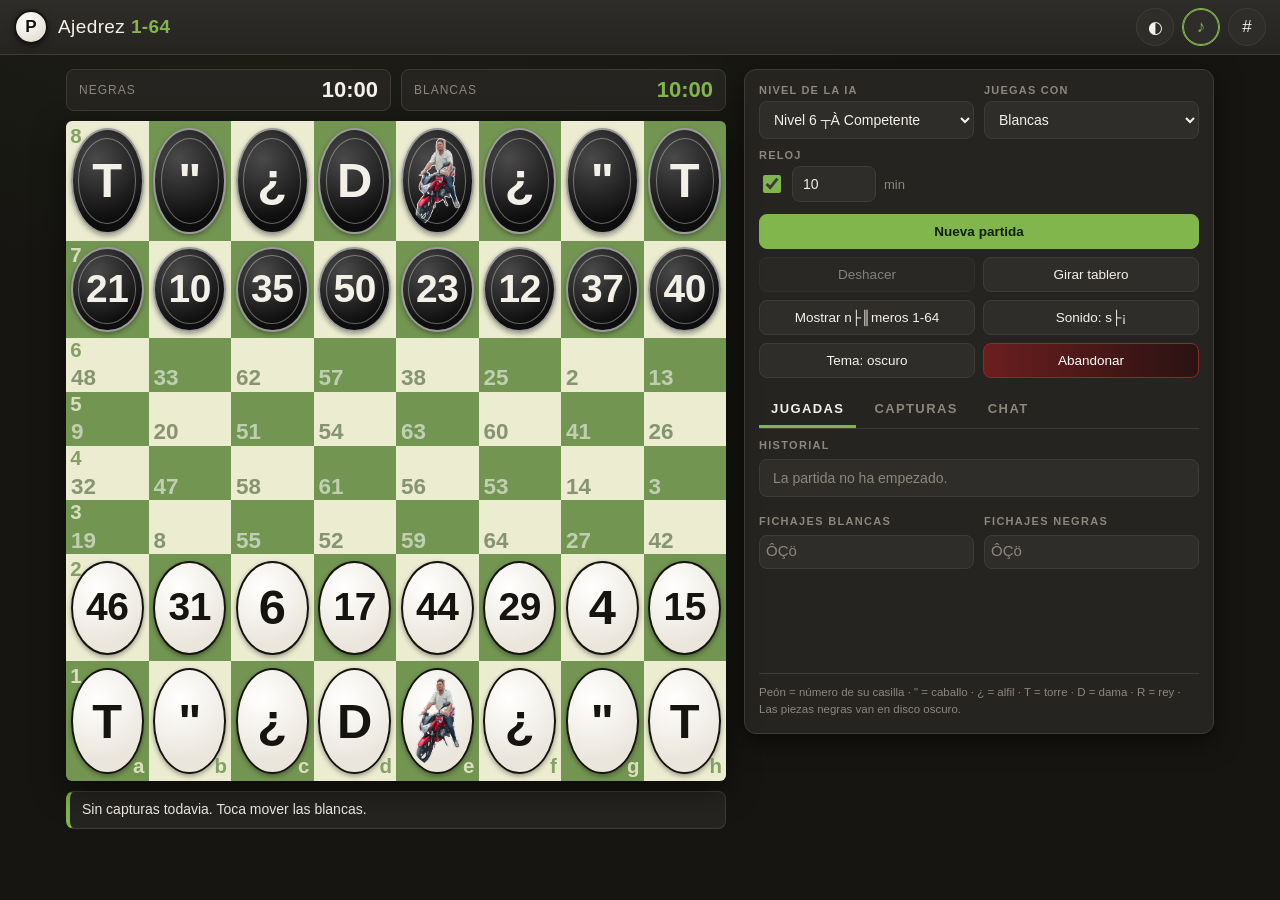
==== pwa_ajedrez/index.html @ 100d7a93 "corrige mojibake (numeros, peon, iconos) y sube version del service worker a v2 para forzar actualiz" ====
﻿<!DOCTYPE html>
<html lang="es" data-tema="oscuro">
<head>
<meta charset="utf-8">
<meta name="viewport" content="width=device-width, initial-scale=1, viewport-fit=cover">
<title>Ajedrez Numerado 1-64</title>
<meta name="description" content="Ajedrez instalable y 100% offline con numeracion propia de las casillas, multiplicaciones en las capturas y 12 niveles de IA.">
<meta name="theme-color" content="#161512">
<link rel="manifest" href="./manifest.webmanifest">
<link rel="icon" href="./iconos/icono-192.png" type="image/png">
<link rel="apple-touch-icon" href="./iconos/icono-192.png">
<link rel="stylesheet" href="./css/app.css">
</head>
<body>

<header class="barra">
  <div class="marca">
    <span class="logo" aria-hidden="true"><span>P</span></span>
    <span class="titulo">Ajedrez <b>1-64</b></span>
  </div>
  <div class="barra-acciones">
    <button id="btn-instalar" class="btn btn-destacado" hidden>INSTALAR APP</button>
    <button id="btn-tema" class="btn btn-icono" title="Cambiar tema claro/oscuro" aria-label="Cambiar tema">&#9680;</button>
    <button id="btn-sonido" class="btn btn-icono" title="Activar o silenciar el sonido" aria-label="Sonido">&#9834;</button>
    <button id="btn-numeros-top" class="btn btn-icono" title="Mostrar n&#250;meros 1-64" aria-label="N&#250;meros">#</button>
  </div>
</header>

<main class="principal">

  <section class="zona-tablero">
    <div class="relojes" id="relojes" hidden>
      <div class="reloj" id="reloj-negras"><span class="reloj-etiqueta">Negras</span><span class="reloj-tiempo">--:--</span></div>
      <div class="reloj" id="reloj-blancas"><span class="reloj-etiqueta">Blancas</span><span class="reloj-tiempo">--:--</span></div>
    </div>

    <div class="tablero-marco">
      <div id="tablero" class="tablero" role="grid" aria-label="Tablero de ajedrez"></div>
    </div>

    <div id="aviso" class="aviso">Sin capturas todavia.</div>
  </section>

  <aside class="panel">

    <div class="controles">
      <div class="campo">
        <label for="sel-nivel">NIVEL DE LA IA</label>
        <select id="sel-nivel"></select>
      </div>
      <div class="campo">
        <label for="sel-color">JUEGAS CON</label>
        <select id="sel-color">
          <option value="b">Blancas</option>
          <option value="n">Negras</option>
        </select>
      </div>
      <div class="campo campo-reloj">
        <label for="inp-minutos">RELOJ</label>
        <div class="fila-reloj">
          <input id="chk-reloj" type="checkbox" aria-label="Activar reloj">
          <input id="inp-minutos" type="number" min="1" max="99" step="1" value="10" aria-label="Minutos">
          <span class="sufijo">min</span>
        </div>
      </div>
    </div>

    <div class="botones">
      <button id="btn-nueva" class="btn btn-primario">Nueva partida</button>
      <button id="btn-deshacer" class="btn">Deshacer</button>
      <button id="btn-girar" class="btn">Girar tablero</button>
      <button id="btn-numeros" class="btn">Mostrar n&#250;meros 1-64</button>
      <button id="btn-sonido2" class="btn">Sonido: s&#237;</button>
      <button id="btn-tema2" class="btn">Tema: oscuro</button>
      <button id="btn-abandonar" class="btn btn-peligro">Abandonar</button>
    </div>

    <div class="pestanas" role="tablist">
      <button class="pestana activa" id="tab-jugadas" data-destino="jugadas" role="tab">JUGADAS</button>
      <button class="pestana" id="tab-capturas" data-destino="capturas" role="tab">CAPTURAS</button>
      <button class="pestana" id="tab-chat" data-destino="chat" role="tab">CHAT</button>
    </div>

    <div class="contenido">
      <div class="panel-pestana activo" id="panel-jugadas">
        <div class="bloque">
          <h3>HISTORIAL</h3>
          <ol id="historial" class="historial"><li class="vacio">La partida no ha empezado.</li></ol>
        </div>
        <div class="bloque capturadas">
          <div class="columna-capturas">
            <h3>FICHAJES BLANCAS</h3>
            <div class="fichas" id="fichas-blancas"><span class="vacio">&mdash;</span></div>
          </div>
          <div class="columna-capturas">
            <h3>FICHAJES NEGRAS</h3>
            <div class="fichas" id="fichas-negras"><span class="vacio">&mdash;</span></div>
          </div>
        </div>
      </div>

      <div class="panel-pestana" id="panel-capturas">
        <div class="tabla-envoltura">
          <table class="tabla-capturas">
            <thead>
              <tr><th>JUGADA</th><th>PIEZA</th><th>ORIGEN#</th><th>DESTINO#</th><th>RESULTADO</th></tr>
            </thead>
            <tbody id="cuerpo-capturas">
              <tr><td colspan="5" class="vacio">Sin capturas todavia.</td></tr>
            </tbody>
          </table>
        </div>
        <div id="resumen" class="resumen">
          <div><span>Capturas</span><b id="res-capturas">0</b></div>
          <div><span>Multiplicaciones</span><b id="res-mult">0</b></div>
          <div><span>Repetidos</span><b id="res-repetidos">0</b></div>
          <div><span>Suma</span><b id="res-suma">0</b></div>
        </div>
        <div id="huella" class="huella">Huella: sin productos</div>
      </div>
    </div>

    <p class="leyenda">Pe&#243;n = n&#250;mero de su casilla &middot; " = caballo &middot; &#191; = alfil &middot; T = torre &middot; D = dama &middot; R = rey &middot; Las piezas negras van en disco oscuro.</p>
    <div class="panel-pestana" id="panel-chat">
      <div class="chat-contenedor">
        <div class="chat-header">
          <h3>Chat de Ajedrez (IA local)</h3>
          <button class="btn btn-chico" id="btn-limpiar-chat">Limpiar</button>
        </div>
        <div class="chat-mensajes" id="chat-mensajes"></div>
        <div class="chat-sugerencias" id="chat-sugerencias"></div>
        <div class="chat-entrada">
          <input id="chat-input" type="text" placeholder="Pregunta: mejor jugada, explica posici&#243;n..." autocomplete="off">
          <button class="btn btn-chico" id="btn-voz" title="Hablar por micrófono">Hablar</button>
          <button class="btn btn-primario" id="btn-enviar-chat">Enviar</button>
        </div>
        <p class="chat-nota">Chat 100% offline · Voz del navegador (gratis) · Toca "Hablar" y dictate</p>
      </div>
    </div>
  </aside>
</main>

<div class="modal" id="modal-promocion" hidden>
  <div class="modal-caja">
    <h2>Promociona el pe&#243;n</h2>
    <div class="promociones">
      <button class="btn-promo" data-promo="q"><span>D</span>Dama</button>
      <button class="btn-promo" data-promo="r"><span>T</span>Torre</button>
      <button class="btn-promo" data-promo="b"><span>&#191;</span>Alfil</button>
      <button class="btn-promo" data-promo="n"><span>"</span>Caballo</button>
    </div>
    <button class="btn btn-secundario" id="promo-cancelar">Cancelar</button>
  </div>
</div>

<div class="modal" id="modal-fin" hidden>
  <div class="modal-caja">
    <h2 id="fin-titulo">Fin de la partida</h2>
    <p id="fin-texto"></p>
    <div class="fin-resumen" id="fin-resumen"></div>
    <button class="btn btn-primario" id="fin-nueva">Nueva partida</button>
    <button class="btn btn-secundario" id="fin-cerrar">Cerrar</button>
  </div>
</div>

<div id="toast" class="toast" hidden></div>

<script src="./js/engine.js"></script>
<script src="./js/numeros.js"></script>
<script src="./js/libro.js"></script>
<script src="./js/ia.js"></script>
<script src="./js/chat.js"></script>
<script src="./js/app.js"></script>
</body>
</html>
---- pwa_ajedrez/css/app.css ----
﻿/* app.css - Estilo tipo Lichess para la PWA del ajedrez numerado 1-64. */

* { box-sizing: border-box; }

:root {
  --fuente: -apple-system, BlinkMacSystemFont, "Segoe UI", Roboto, Helvetica, Arial, sans-serif;
  --radio: 8px;
  --sq-claro: #ebecd0;
  --sq-oscuro: #739552;
  --ultimo: rgba(247, 227, 94, 0.55);
  --seleccion: #7fc97f;
  --destino: rgba(20, 120, 60, 0.55);
  --destino-anillo: rgba(20, 120, 60, 0.75);
  --jaque: rgba(216, 44, 32, 0.72);
  --num-claro: rgba(35, 60, 20, 0.5);
  --num-oscuro: rgba(255, 255, 255, 0.55);
}

:root[data-tema="oscuro"] {
  --fondo: #161512;
  --fondo2: #1d1c19;
  --panel: #262421;
  --panel2: #2f2d2a;
  --borde: #3f3c38;
  --texto: #b6b1a9;
  --texto-alto: #f4f1ec;
  --texto-tenue: #8b867e;
  --sombra: rgba(0, 0, 0, 0.5);
  --acento: #81b64c;
  --acento-tinta: #10200a;
}

:root[data-tema="claro"] {
  --fondo: #ece9e3;
  --fondo2: #e3dfd8;
  --panel: #ffffff;
  --panel2: #f4f2ee;
  --borde: #d8d3cb;
  --texto: #5b564f;
  --texto-alto: #23211d;
  --texto-tenue: #8d887f;
  --sombra: rgba(0, 0, 0, 0.18);
  --acento: #6c9b3e;
  --acento-tinta: #ffffff;
}

:root[data-tema="claro"] {
  --sq-claro: #f0d9b5;
  --sq-oscuro: #b58863;
}

html, body {
  margin: 0;
  padding: 0;
  background: var(--fondo);
  color: var(--texto);
  font-family: var(--fuente);
  font-size: 15px;
  -webkit-text-size-adjust: 100%;
  min-height: 100%;
}

body {
  background:
    radial-gradient(1200px 600px at 20% -10%, rgba(129, 182, 76, 0.08), transparent 60%),
    var(--fondo);
}

button, select, input { font-family: inherit; }

/* ------------------------------------------------------------------ cabecera */

.barra {
  display: flex;
  align-items: center;
  justify-content: space-between;
  gap: 10px;
  padding: 8px 14px;
  padding-top: calc(8px + env(safe-area-inset-top, 0px));
  padding-left: calc(14px + env(safe-area-inset-left, 0px));
  padding-right: calc(14px + env(safe-area-inset-right, 0px));
  background: linear-gradient(180deg, var(--panel2), var(--panel));
  border-bottom: 1px solid var(--borde);
  position: sticky;
  top: 0;
  z-index: 40;
}

.marca { display: flex; align-items: center; gap: 10px; min-width: 0; }

.logo {
  width: 34px;
  height: 34px;
  border-radius: 50%;
  background: radial-gradient(circle at 34% 30%, #ffffff, #e6e2d8 70%);
  border: 2px solid #16140f;
  display: flex;
  align-items: center;
  justify-content: center;
  color: #16140f;
  font-weight: 800;
  font-size: 17px;
  flex: none;
  box-shadow: 0 2px 6px var(--sombra);
}

.titulo {
  color: var(--texto-alto);
  font-size: 19px;
  letter-spacing: 0.4px;
  white-space: nowrap;
}
.titulo b { color: var(--acento); }

.barra-acciones { display: flex; gap: 8px; align-items: center; }

/* ------------------------------------------------------------------- botones */

.btn {
  background: var(--panel2);
  color: var(--texto-alto);
  border: 1px solid var(--borde);
  border-radius: var(--radio);
  padding: 8px 12px;
  font-size: 14px;
  cursor: pointer;
  transition: background 0.12s ease, transform 0.05s ease, border-color 0.12s ease;
}
.btn:hover { background: var(--panel); border-color: var(--acento); }
.btn:active { transform: translateY(1px); }
.btn:focus-visible { outline: 2px solid var(--acento); outline-offset: 1px; }
.btn:disabled { opacity: 0.45; cursor: not-allowed; }

.btn-icono {
  width: 38px;
  height: 38px;
  padding: 0;
  display: inline-flex;
  align-items: center;
  justify-content: center;
  font-size: 17px;
  border-radius: 50%;
}

.btn-primario {
  background: var(--acento);
  border-color: var(--acento);
  color: var(--acento-tinta);
  font-weight: 700;
}
.btn-primario:hover { background: var(--acento); filter: brightness(1.08); }

.btn-secundario { background: transparent; }
.btn-destacado {
  background: var(--acento);
  border-color: var(--acento);
  color: var(--acento-tinta);
  font-weight: 700;
  font-size: 13px;
  padding: 7px 11px;
}

.btn.activo {
  border-color: var(--acento);
  color: var(--acento);
  box-shadow: inset 0 0 0 1px var(--acento);
}

/* ------------------------------------------------------------------- layout */

.principal {
  display: flex;
  gap: 18px;
  align-items: flex-start;
  justify-content: center;
  padding: 14px;
  max-width: 1240px;
  margin: 0 auto;
}

.zona-tablero { flex: 1 1 620px; min-width: 0; max-width: 660px; }

.panel {
  flex: 1 1 360px;
  min-width: 300px;
  max-width: 470px;
  background: var(--panel);
  border: 1px solid var(--borde);
  border-radius: 12px;
  padding: 14px;
  box-shadow: 0 8px 26px var(--sombra);
}

/* ------------------------------------------------------------------ relojes */
.relojes {
  display: flex;
  gap: 10px;
  margin-bottom: 10px;
}

.reloj {
  flex: 1;
  display: flex;
  align-items: center;
  justify-content: space-between;
  gap: 8px;
  background: var(--panel);
  border: 1px solid var(--borde);
  border-radius: var(--radio);
  padding: 7px 12px;
}
.reloj.etiqueta-tiempo { border-color: var(--acento); }
.reloj-tiempo {
  font-variant-numeric: tabular-nums;
  font-size: 22px;
  font-weight: 700;
  color: var(--texto-alto);
}
.reloj .reloj-etiqueta { font-size: 12px; text-transform: uppercase; letter-spacing: 1px; color: var(--texto-tenue); }
.reloj.activo .reloj-tiempo { color: var(--acento); }
.reloj.critico .reloj-tiempo { color: #e2564a; }

/* ------------------------------------------------------------------- tablero */

.tablero-marco { width: 100%; }

.tablero {
  position: relative;
  display: grid;
  grid-template-columns: repeat(8, 1fr);
  width: 100%;
  aspect-ratio: 1 / 1;
  border-radius: 6px;
  overflow: hidden;
  box-shadow: 0 10px 30px var(--sombra);
  container-type: inline-size;
  touch-action: none;
  -webkit-user-select: none;
  user-select: none;
  -webkit-tap-highlight-color: transparent;
}

.casilla {
  position: relative;
  display: flex;
  align-items: center;
  justify-content: center;
}
.casilla.claro { background: var(--sq-claro); }
.casilla.oscuro { background: var(--sq-oscuro); }

.casilla.ultimo::before {
  content: "";
  position: absolute;
  inset: 0;
  background: var(--ultimo);
  z-index: 0;
  pointer-events: none;
}

.casilla.seleccion {
  box-shadow: inset 0 0 0 999px rgba(127, 201, 127, 0.45);
}

.casilla.jaque::after {
  content: "";
  position: absolute;
  inset: 0;
  background: radial-gradient(circle at center, var(--jaque) 22%, rgba(216, 44, 32, 0) 74%);
  z-index: 1;
  pointer-events: none;
}

.casilla.hover-destino { box-shadow: inset 0 0 0 999px rgba(255, 255, 255, 0.22); }

.num-casilla {
  position: absolute;
  left: 6%;
  bottom: 4%;
  font-size: 3.4cqw;
  font-weight: 700;
  line-height: 1;
  z-index: 1;
  pointer-events: none;
}
.casilla.claro .num-casilla { color: var(--num-claro); }
.casilla.oscuro .num-casilla { color: var(--num-oscuro); }

.coord {
  position: absolute;
  font-size: 3.1cqw;
  font-weight: 700;
  line-height: 1;
  z-index: 4;
  pointer-events: none;
  opacity: 0.85;
}
.coord-file { right: 5%; bottom: 4%; }
.coord-rank { left: 5%; top: 4%; }
.casilla.claro .coord { color: var(--sq-oscuro); }
.casilla.oscuro .coord { color: var(--sq-claro); }

.pieza {
  position: relative;
  z-index: 2;
  width: 88%;
  height: 88%;
  border-radius: 50%;
  display: flex;
  align-items: center;
  justify-content: center;
  font-weight: 800;
  line-height: 1;
  font-size: 7.4cqw;
  cursor: grab;
  box-shadow: 0 2px 5px rgba(0, 0, 0, 0.35);
}
.pieza.dos { font-size: 5.9cqw; letter-spacing: -0.5px; }

.pieza.blanca {
  background: radial-gradient(circle at 35% 28%, #ffffff, #eae6dc 72%);
  color: #16140f;
  border: 2px solid #16140f;
}
.pieza.negra {
  background: radial-gradient(circle at 35% 28%, #4a4a4a, #0d0d0d 72%);
  color: #f3f0e7;
  border: 2px solid #9a9a9a;
}
.pieza.negra::after {
  content: "";
  position: absolute;
  inset: 8%;
  border-radius: 50%;
  border: 1px solid rgba(255, 255, 255, 0.35);
}

.marcador {
  position: absolute;
  z-index: 3;
  width: 30%;
  height: 30%;
  border-radius: 50%;
  background: var(--destino);
  pointer-events: none;
}
.marcador.anillo {
  width: 90%;
  height: 90%;
  background: transparent;
  border: 5px solid var(--destino-anillo);
}

.pieza-fantasma {
  position: absolute;
  z-index: 30;
  width: 11%;
  height: 11%;
  pointer-events: none;
  transform: translate(-50%, -50%);
  opacity: 0.95;
}
.marca-hover {
  position: absolute;
  z-index: 29;
  width: 12.5%;
  height: 12.5%;
  border: 4px solid var(--destino-anillo);
  box-sizing: border-box;
  pointer-events: none;
}
.marca-hover.mala { border-color: rgba(216, 44, 32, 0.7); }

/* -------------------------------------------------------------------- aviso */

.aviso {
  margin-top: 10px;
  background: var(--panel);
  border: 1px solid var(--borde);
  border-left: 4px solid var(--acento);
  border-radius: var(--radio);
  padding: 9px 12px;
  font-size: 14px;
  color: var(--texto-alto);
  min-height: 38px;
}
.aviso.captura { border-left-color: #e2a336; }
.aviso.fin { border-left-color: #e2564a; }

/* ------------------------------------------------------------------ controles */

.controles {
  display: grid;
  grid-template-columns: 1fr 1fr;
  gap: 10px;
  margin-bottom: 12px;
}
.campo { display: flex; flex-direction: column; gap: 5px; min-width: 0; }
.campo label {
  font-size: 11px;
  letter-spacing: 1.2px;
  color: var(--texto-tenue);
  font-weight: 700;
}
.campo-reloj { grid-column: span 2; }

select, input[type="number"] {
  background: var(--panel2);
  color: var(--texto-alto);
  border: 1px solid var(--borde);
  border-radius: var(--radio);
  padding: 9px 10px;
  font-size: 14px;
  width: 100%;
}
select:focus, input:focus { outline: none; border-color: var(--acento); }

.fila-reloj { display: flex; align-items: center; gap: 8px; }
.fila-reloj input[type="number"] { width: 84px; }
.fila-reloj input[type="checkbox"] { width: 18px; height: 18px; accent-color: var(--acento); }
.sufijo { font-size: 13px; color: var(--texto-tenue); }

.botones {
  display: grid;
  grid-template-columns: repeat(2, minmax(0, 1fr));
  gap: 8px;
  margin-bottom: 14px;
}
.botones .btn { font-size: 13.5px; padding: 9px 8px; text-align: center; }
#btn-nueva { grid-column: span 2; }

/* ------------------------------------------------------------------ pestanas */

.pestanas {
  display: flex;
  gap: 6px;
  border-bottom: 1px solid var(--borde);
  margin-bottom: 10px;
}
.pestana {
  background: transparent;
  border: none;
  border-bottom: 3px solid transparent;
  color: var(--texto-tenue);
  font-size: 13px;
  font-weight: 700;
  letter-spacing: 1.4px;
  padding: 9px 12px;
  cursor: pointer;
  border-radius: 6px 6px 0 0;
}
.pestana:hover { color: var(--texto-alto); }
.pestana.activa { color: var(--texto-alto); border-bottom-color: var(--acento); }

.contenido { min-height: 220px; }
.panel-pestana { display: none; }
.panel-pestana.activo { display: block; }

.bloque h3 {
  font-size: 11px;
  letter-spacing: 1.3px;
  color: var(--texto-tenue);
  margin: 4px 0 8px;
}

/* ----------------------------------------------------------------- historial */

.historial {
  list-style: none;
  margin: 0 0 14px;
  padding: 6px;
  display: grid;
  grid-template-columns: 1fr 1fr;
  gap: 2px 8px;
  max-height: 210px;
  overflow-y: auto;
  background: var(--panel2);
  border: 1px solid var(--borde);
  border-radius: var(--radio);
  font-size: 14px;
}
.historial li {
  display: flex;
  gap: 7px;
  padding: 4px 7px;
  border-radius: 5px;
  white-space: nowrap;
}
.historial li.vacio { color: var(--texto-tenue); grid-column: span 2; }
.historial li:hover { background: rgba(129, 182, 76, 0.12); }
.historial .num { color: var(--texto-tenue); font-variant-numeric: tabular-nums; min-width: 34px; }
.historial .txt { color: var(--texto-alto); font-weight: 600; }
.historial .txt.mul { color: var(--acento); }
.historial li:last-child .txt { color: #d8e8c8; }

.capturadas { display: grid; grid-template-columns: 1fr 1fr; gap: 10px; }
.columna-capturas { min-width: 0; }
.fichas {
  display: flex;
  flex-wrap: wrap;
  gap: 4px;
  min-height: 34px;
  padding: 6px;
  background: var(--panel2);
  border: 1px solid var(--borde);
  border-radius: var(--radio);
}
.fichas .vacio { color: var(--texto-tenue); }
.ficha {
  display: inline-flex;
  align-items: center;
  justify-content: center;
  min-width: 24px;
  height: 24px;
  padding: 0 5px;
  border-radius: 50%;
  font-size: 12px;
  font-weight: 800;
  line-height: 1;
}
.ficha.blanca { background: #fff; color: #16140f; border: 1px solid #16140f; }
.ficha.negra { background: #16161a; color: #f0ede4; border: 1px solid #9a9a9a; }

/* ----------------------------------------------------------------- capturas */

.tabla-envoltura {
  overflow-x: auto;
  border: 1px solid var(--borde);
  border-radius: var(--radio);
  background: var(--panel2);
}
.tabla-capturas {
  width: 100%;
  border-collapse: collapse;
  font-size: 12.5px;
  min-width: 330px;
}
.tabla-capturas th, .tabla-capturas td {
  padding: 7px 6px;
  text-align: center;
  border-bottom: 1px solid var(--borde);
  white-space: nowrap;
}
.tabla-capturas th {
  font-size: 10.5px;
  letter-spacing: 0.8px;
  color: var(--texto-tenue);
  background: var(--panel);
  position: sticky;
  top: 0;
}
.tabla-capturas td { color: var(--texto-alto); }
.tabla-capturas tr:last-child td { border-bottom: none; }
.tabla-capturas td.res { font-weight: 700; color: var(--acento); }
.tabla-capturas td.res.rep { color: #e2a336; }
.tabla-capturas td.vacio, .vacio { color: var(--texto-tenue); }

.resumen {
  display: grid;
  grid-template-columns: repeat(4, 1fr);
  gap: 8px;
  margin-top: 12px;
}
.resumen div {
  background: var(--panel2);
  border: 1px solid var(--borde);
  border-radius: var(--radio);
  padding: 8px 6px;
  text-align: center;
}
.resumen span {
  display: block;
  font-size: 10px;
  letter-spacing: 0.8px;
  text-transform: uppercase;
  color: var(--texto-tenue);
  margin-bottom: 3px;
}
.resumen b { font-size: 18px; color: var(--texto-alto); }
.huella {
  margin-top: 8px;
  font-size: 12.5px;
  color: var(--texto-tenue);
  word-break: break-all;
}

.leyenda {
  margin: 14px 0 0;
  font-size: 11.5px;
  line-height: 1.5;
  color: var(--texto-tenue);
  border-top: 1px solid var(--borde);
  padding-top: 10px;
}

/* -------------------------------------------------------------------- modales */

.modal {
  position: fixed;
  inset: 0;
  background: rgba(0, 0, 0, 0.62);
  display: flex;
  align-items: center;
  justify-content: center;
  z-index: 100;
  padding: 16px;
}
.modal[hidden] { display: none; }

.modal-caja {
  background: var(--panel);
  border: 1px solid var(--borde);
  border-radius: 14px;
  padding: 20px;
  width: min(420px, 100%);
  text-align: center;
  box-shadow: 0 20px 60px rgba(0, 0, 0, 0.5);
}
.modal-caja h2 { margin: 0 0 14px; color: var(--texto-alto); font-size: 19px; }
.modal-caja p { margin: 0 0 12px; line-height: 1.5; }

.promociones {
  display: grid;
  grid-template-columns: repeat(4, 1fr);
  gap: 8px;
  margin-bottom: 14px;
}
.btn-promo {
  background: var(--panel2);
  border: 1px solid var(--borde);
  border-radius: var(--radio);
  color: var(--texto-alto);
  padding: 10px 4px;
  font-size: 12.5px;
  cursor: pointer;
  display: flex;
  flex-direction: column;
  align-items: center;
  gap: 6px;
}
.btn-promo span {
  width: 40px;
  height: 40px;
  border-radius: 50%;
  background: #fff;
  color: #16140f;
  border: 2px solid #16140f;
  display: flex;
  align-items: center;
  justify-content: center;
  font-size: 21px;
  font-weight: 800;
}
.btn-promo:hover { border-color: var(--acento); }

.fin-resumen {
  font-size: 13.5px;
  color: var(--texto-tenue);
  background: var(--panel2);
  border-radius: var(--radio);
  padding: 10px;
  margin-bottom: 14px;
  line-height: 1.6;
}
.modal-caja .btn { margin: 0 4px; }

.toast {
  position: fixed;
  left: 50%;
  bottom: 22px;
  transform: translateX(-50%);
  background: var(--panel);
  color: var(--texto-alto);
  border: 1px solid var(--acento);
  border-radius: 999px;
  padding: 10px 18px;
  font-size: 14px;
  z-index: 120;
  box-shadow: 0 8px 30px var(--sombra);
}
.toast[hidden] { display: none; }

/* -------------------------------------------------------------- scrollbars */

* { scrollbar-width: thin; scrollbar-color: var(--borde) transparent; }
::-webkit-scrollbar { width: 9px; height: 9px; }
::-webkit-scrollbar-track { background: transparent; }
::-webkit-scrollbar-thumb {
  background: var(--borde);
  border-radius: 999px;
  border: 2px solid transparent;
  background-clip: content-box;
}
::-webkit-scrollbar-thumb:hover { background-color: var(--acento); }

/* ------------------------------------------------------------------ movil */

@media (max-width: 940px) {
  .principal { flex-direction: column; padding: 8px; gap: 10px; }
  .zona-tablero { flex: 1 1 auto; width: 100%; max-width: none; }
  .panel { width: 100%; max-width: none; min-width: 0; }
  .tablero-marco { max-width: min(96vw, 560px); margin: 0 auto; }
  .chat-contenedor { height: min(420px, 55vh); }
}

@media (max-width: 430px) {
  html, body { font-size: 14px; }
  .principal { padding: 6px; gap: 10px; }
  .barra { padding: 7px 10px; }
  .titulo { font-size: 17px; }
  .botones { grid-template-columns: 1fr; }
  #btn-nueva { grid-column: span 1; }
  .resumen { grid-template-columns: repeat(2, 1fr); }
  .historial { max-height: 150px; font-size: 13.5px; }
  .panel { padding: 11px; }
  .controles { grid-template-columns: 1fr; }
  .campo-reloj { grid-column: span 1; }
  .leyenda { font-size: 11px; }
  .tablero-marco { max-width: 98vw; }
  .reloj-tiempo { font-size: 20px; }
  .pieza { font-size: 8.4cqw; }
  .pieza.dos { font-size: 6.6cqw; }
  .pieza.rey img { width: 96%; height: 96%; }
  .btn { min-height: 42px; }
  .chat-contenedor { height: min(360px, 48vh); }
  .chat-entrada input { font-size: 15px; }
}

.chat-contenedor{display:flex;flex-direction:column;gap:10px;height:420px;background:var(--panel-2);border:1px solid var(--borde);border-radius:10px;padding:10px}
.chat-header{display:flex;justify-content:space-between;align-items:center}
.chat-mensajes{flex:1;overflow:auto;display:flex;flex-direction:column;gap:8px;background:var(--fondo);border:1px solid var(--borde);border-radius:8px;padding:8px}
.msg{max-width:90%;padding:8px;border-radius:8px;border:1px solid var(--borde);white-space:pre-wrap;word-break:break-word}
.msg-user{align-self:flex-end;background:linear-gradient(90deg,rgba(134,93,255,.25),transparent)}
.msg-bot{align-self:flex-start;background:linear-gradient(-90deg,rgba(70,160,130,.25),transparent)}
.chat-sugerencias{display:flex;flex-wrap:wrap;gap:6px}
.sug{font-size:12px;padding:4px 8px;border:1px solid var(--borde);border-radius:999px;background:var(--panel);cursor:pointer}
.sug:hover{background:var(--panel-2)}
.chat-entrada{display:flex;gap:6px}
.chat-entrada input{flex:1;padding:8px;border-radius:8px;border:1px solid var(--borde);background:var(--panel);color:var(--texto)}
.chat-nota{font-size:11px;opacity:.7;margin:0}
.btn-chico{padding:4px 8px;font-size:12px}

.btn-peligro{background:linear-gradient(90deg,#6b1e1e,#2b1212);border-color:#8a2a2a;color:#fff}


.pieza.rey img{width:90%;height:90%;border-radius:50%;object-fit:cover;}
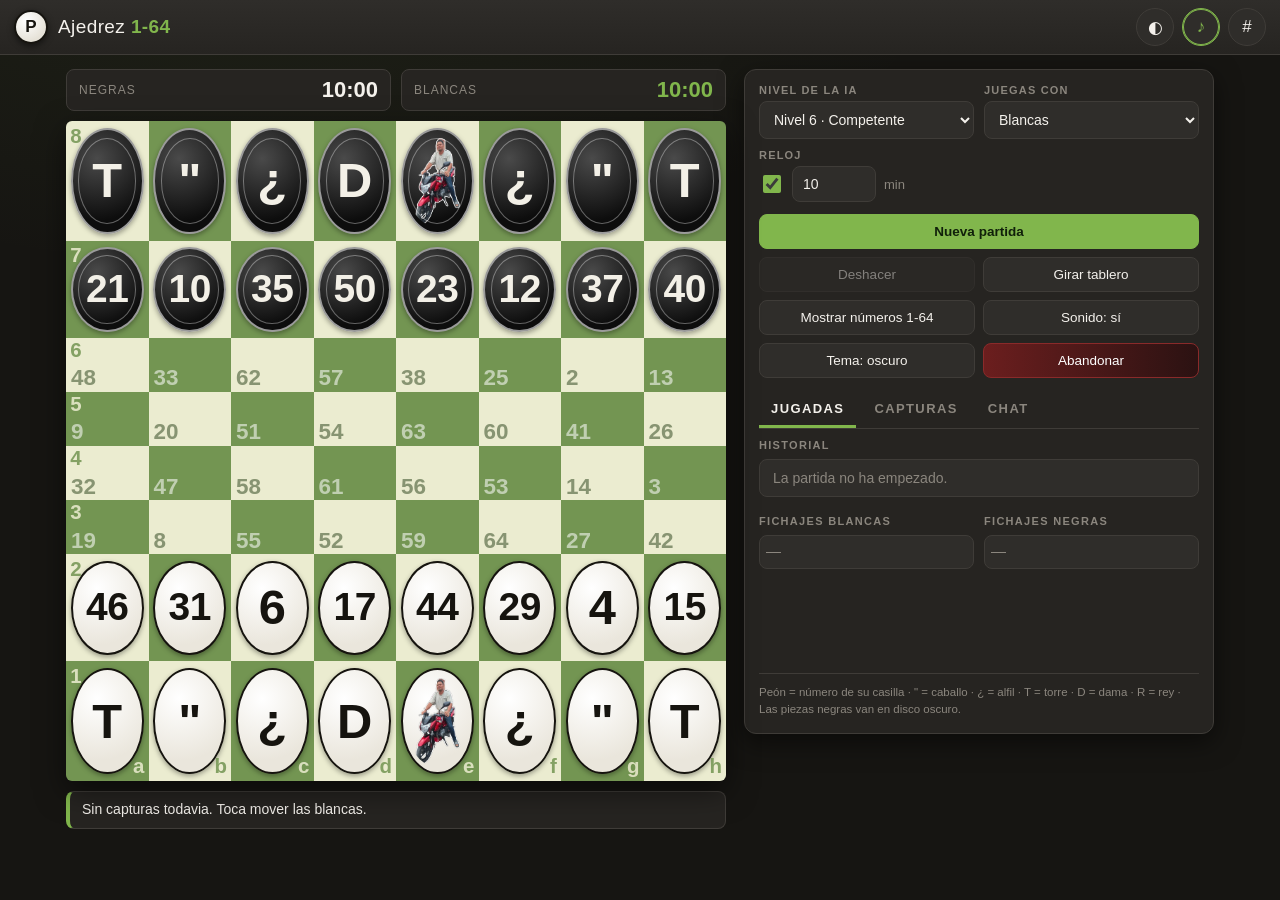
==== commit 83edfde9: "asistente offline con analisis profundo (PV + killer/history), IA elite usa el motor mejorado; arreg" ====
--- a/pwa_ajedrez/index.html
+++ b/pwa_ajedrez/index.html
@@ -118,25 +118,26 @@
         </div>
         <div id="huella" class="huella">Huella: sin productos</div>
       </div>
+
+      <div class="panel-pestana" id="panel-chat">
+        <div class="chat-contenedor">
+          <div class="chat-header">
+            <h3>Asistente de Ajedrez (offline)</h3>
+            <button class="btn btn-chico" id="btn-limpiar-chat">Limpiar</button>
+          </div>
+          <div class="chat-mensajes" id="chat-mensajes"></div>
+          <div class="chat-sugerencias" id="chat-sugerencias"></div>
+          <div class="chat-entrada">
+            <input id="chat-input" type="text" placeholder="Analiza, mejor jugada, profundiza..." autocomplete="off">
+            <button class="btn btn-chico" id="btn-voz" title="Hablar por micr&#243;fono">Hablar</button>
+            <button class="btn btn-primario" id="btn-enviar-chat">Enviar</button>
+          </div>
+          <p class="chat-nota">Asistente 100% offline &middot; Voz del navegador (gratis) &middot; An&aacute;lisis profundo del motor</p>
+        </div>
+      </div>
     </div>
 
     <p class="leyenda">Pe&#243;n = n&#250;mero de su casilla &middot; " = caballo &middot; &#191; = alfil &middot; T = torre &middot; D = dama &middot; R = rey &middot; Las piezas negras van en disco oscuro.</p>
-    <div class="panel-pestana" id="panel-chat">
-      <div class="chat-contenedor">
-        <div class="chat-header">
-          <h3>Chat de Ajedrez (IA local)</h3>
-          <button class="btn btn-chico" id="btn-limpiar-chat">Limpiar</button>
-        </div>
-        <div class="chat-mensajes" id="chat-mensajes"></div>
-        <div class="chat-sugerencias" id="chat-sugerencias"></div>
-        <div class="chat-entrada">
-          <input id="chat-input" type="text" placeholder="Pregunta: mejor jugada, explica posici&#243;n..." autocomplete="off">
-          <button class="btn btn-chico" id="btn-voz" title="Hablar por micrófono">Hablar</button>
-          <button class="btn btn-primario" id="btn-enviar-chat">Enviar</button>
-        </div>
-        <p class="chat-nota">Chat 100% offline · Voz del navegador (gratis) · Toca "Hablar" y dictate</p>
-      </div>
-    </div>
   </aside>
 </main>
 
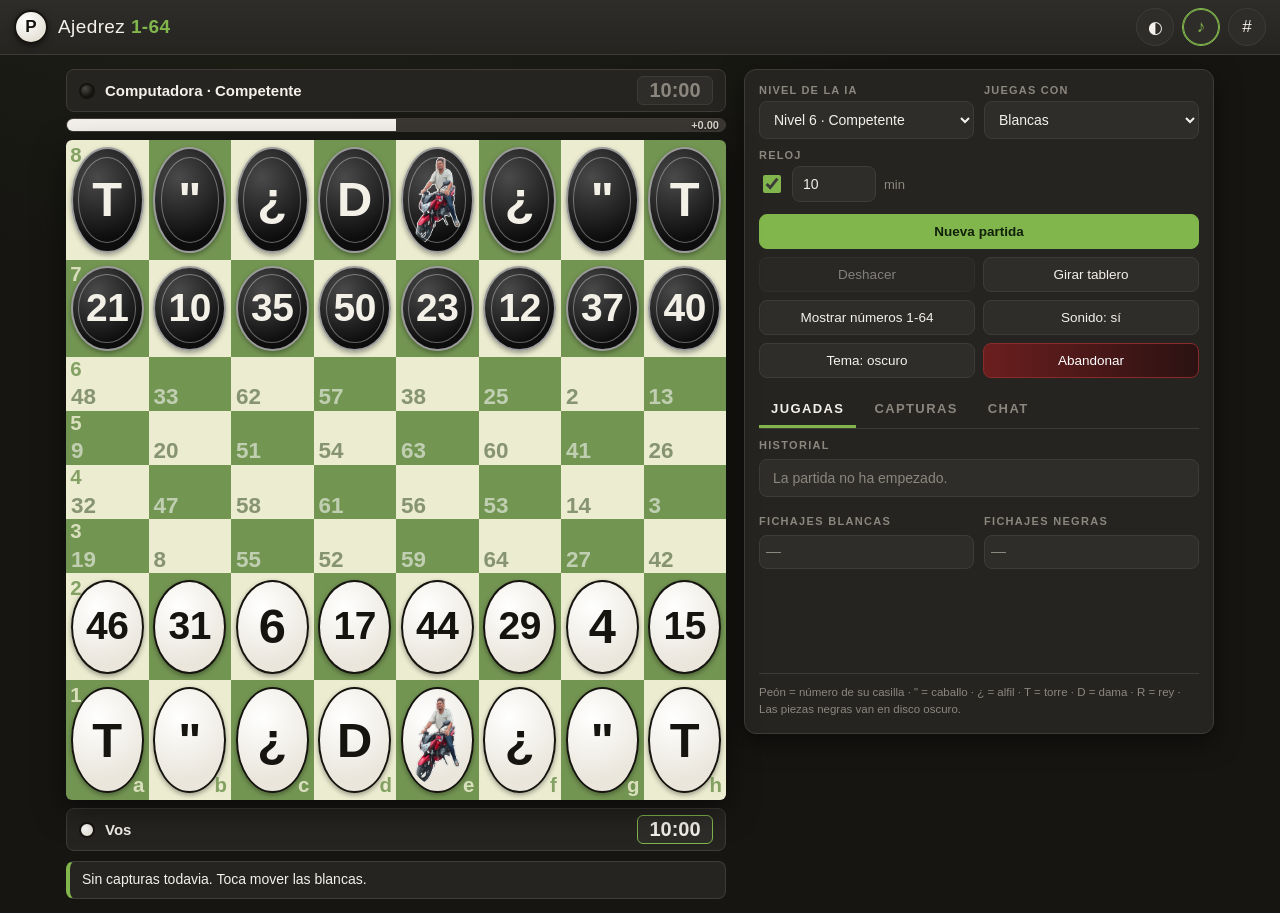
==== commit ce002f6d: "estilo Lichess: barras de jugador con relojes arriba/abajo y barra de evaluacion del motor" ====
--- a/pwa_ajedrez/index.html
+++ b/pwa_ajedrez/index.html
@@ -28,17 +28,31 @@
 
 <main class="principal">
 
-  <section class="zona-tablero">
-    <div class="relojes" id="relojes" hidden>
-      <div class="reloj" id="reloj-negras"><span class="reloj-etiqueta">Negras</span><span class="reloj-tiempo">--:--</span></div>
-      <div class="reloj" id="reloj-blancas"><span class="reloj-etiqueta">Blancas</span><span class="reloj-tiempo">--:--</span></div>
+  <section class="zona-tablero" id="zona-tablero">
+    <div class="tablero-col">
+      <div class="jugador" id="jugador-top">
+        <span class="jugador-ficha negra" aria-hidden="true"></span>
+        <span class="jugador-nombre" id="nombre-top">Computadora</span>
+        <span class="reloj-mini" id="reloj-top"><span class="reloj-tiempo">--:--</span></span>
+      </div>
+
+      <div class="eval-barra" id="eval-barra" title="Evaluaci&#243;n de la posici&#243;n (blancas abajo)" aria-label="Evaluaci&#243;n">
+        <div class="eval-fill" id="eval-fill"></div>
+        <span class="eval-num" id="eval-num">0.00</span>
+      </div>
+
+      <div class="tablero-marco">
+        <div id="tablero" class="tablero" role="grid" aria-label="Tablero de ajedrez"></div>
+      </div>
+
+      <div class="jugador" id="jugador-bottom">
+        <span class="jugador-ficha blanca" aria-hidden="true"></span>
+        <span class="jugador-nombre" id="nombre-bottom">Vos</span>
+        <span class="reloj-mini" id="reloj-bottom"><span class="reloj-tiempo">--:--</span></span>
+      </div>
+
+      <div id="aviso" class="aviso">Sin capturas todavia.</div>
     </div>
-
-    <div class="tablero-marco">
-      <div id="tablero" class="tablero" role="grid" aria-label="Tablero de ajedrez"></div>
-    </div>
-
-    <div id="aviso" class="aviso">Sin capturas todavia.</div>
   </section>
 
   <aside class="panel">
--- a/pwa_ajedrez/css/app.css
+++ b/pwa_ajedrez/css/app.css
@@ -191,34 +191,88 @@
   box-shadow: 0 8px 26px var(--sombra);
 }
 
-/* ------------------------------------------------------------------ relojes */
-.relojes {
-  display: flex;
+/* ---------------------------------------------------- jugadores y relojes */
+.tablero-col { width: 100%; }
+
+.jugador {
+  display: flex;
+  align-items: center;
   gap: 10px;
-  margin-bottom: 10px;
-}
-
-.reloj {
-  flex: 1;
-  display: flex;
-  align-items: center;
-  justify-content: space-between;
-  gap: 8px;
   background: var(--panel);
   border: 1px solid var(--borde);
   border-radius: var(--radio);
-  padding: 7px 12px;
-}
-.reloj.etiqueta-tiempo { border-color: var(--acento); }
-.reloj-tiempo {
-  font-variant-numeric: tabular-nums;
-  font-size: 22px;
+  padding: 6px 12px;
+}
+#jugador-top { margin-bottom: 6px; }
+#jugador-bottom { margin-top: 8px; }
+
+.jugador-ficha {
+  width: 16px;
+  height: 16px;
+  border-radius: 50%;
+  border: 2px solid #16140f;
+  flex: 0 0 auto;
+}
+.jugador-ficha.blanca { background: radial-gradient(circle at 34% 30%, #ffffff, #e6e2d8 72%); }
+.jugador-ficha.negra { background: radial-gradient(circle at 34% 30%, #4a4844, #16140f 72%); }
+
+.jugador-nombre {
+  flex: 1 1 auto;
+  min-width: 0;
   font-weight: 700;
   color: var(--texto-alto);
-}
-.reloj .reloj-etiqueta { font-size: 12px; text-transform: uppercase; letter-spacing: 1px; color: var(--texto-tenue); }
-.reloj.activo .reloj-tiempo { color: var(--acento); }
-.reloj.critico .reloj-tiempo { color: #e2564a; }
+  white-space: nowrap;
+  overflow: hidden;
+  text-overflow: ellipsis;
+}
+
+.reloj-mini {
+  flex: 0 0 auto;
+  min-width: 76px;
+  text-align: center;
+  font-variant-numeric: tabular-nums;
+  font-size: 20px;
+  font-weight: 700;
+  padding: 2px 10px;
+  border-radius: 6px;
+  background: var(--panel2);
+  border: 1px solid var(--borde);
+  color: var(--texto-tenue);
+}
+.reloj-mini.activo { color: var(--texto-alto); border-color: var(--acento); }
+.reloj-mini.critico { color: #e2564a; }
+.sin-relojes .reloj-mini { visibility: hidden; }
+
+/* -------------------------------------------------------------- evaluacion */
+.eval-barra {
+  position: relative;
+  height: 14px;
+  margin: 0 0 8px;
+  border-radius: 7px;
+  overflow: hidden;
+  background: #3a3733;
+  border: 1px solid var(--borde);
+}
+.eval-fill {
+  position: absolute;
+  left: 0;
+  top: 0;
+  bottom: 0;
+  width: 50%;
+  background: #f4f1ec;
+  transition: width 0.25s ease;
+}
+.eval-num {
+  position: absolute;
+  right: 6px;
+  top: 50%;
+  transform: translateY(-50%);
+  font-size: 11px;
+  font-weight: 700;
+  color: #d8d3c9;
+  text-shadow: 0 1px 2px rgba(0, 0, 0, 0.85);
+}
+.eval-barra.mate .eval-num { color: #ffd76a; }
 
 /* ------------------------------------------------------------------- tablero */
 
@@ -699,7 +753,7 @@
   .principal { flex-direction: column; padding: 8px; gap: 10px; }
   .zona-tablero { flex: 1 1 auto; width: 100%; max-width: none; }
   .panel { width: 100%; max-width: none; min-width: 0; }
-  .tablero-marco { max-width: min(96vw, 560px); margin: 0 auto; }
+  .tablero-col { max-width: min(96vw, 560px); margin: 0 auto; }
   .chat-contenedor { height: min(420px, 55vh); }
 }
 
@@ -716,8 +770,8 @@
   .controles { grid-template-columns: 1fr; }
   .campo-reloj { grid-column: span 1; }
   .leyenda { font-size: 11px; }
-  .tablero-marco { max-width: 98vw; }
-  .reloj-tiempo { font-size: 20px; }
+  .tablero-col { max-width: 98vw; }
+  .reloj-mini { font-size: 17px; min-width: 66px; }
   .pieza { font-size: 8.4cqw; }
   .pieza.dos { font-size: 6.6cqw; }
   .pieza.rey img { width: 96%; height: 96%; }
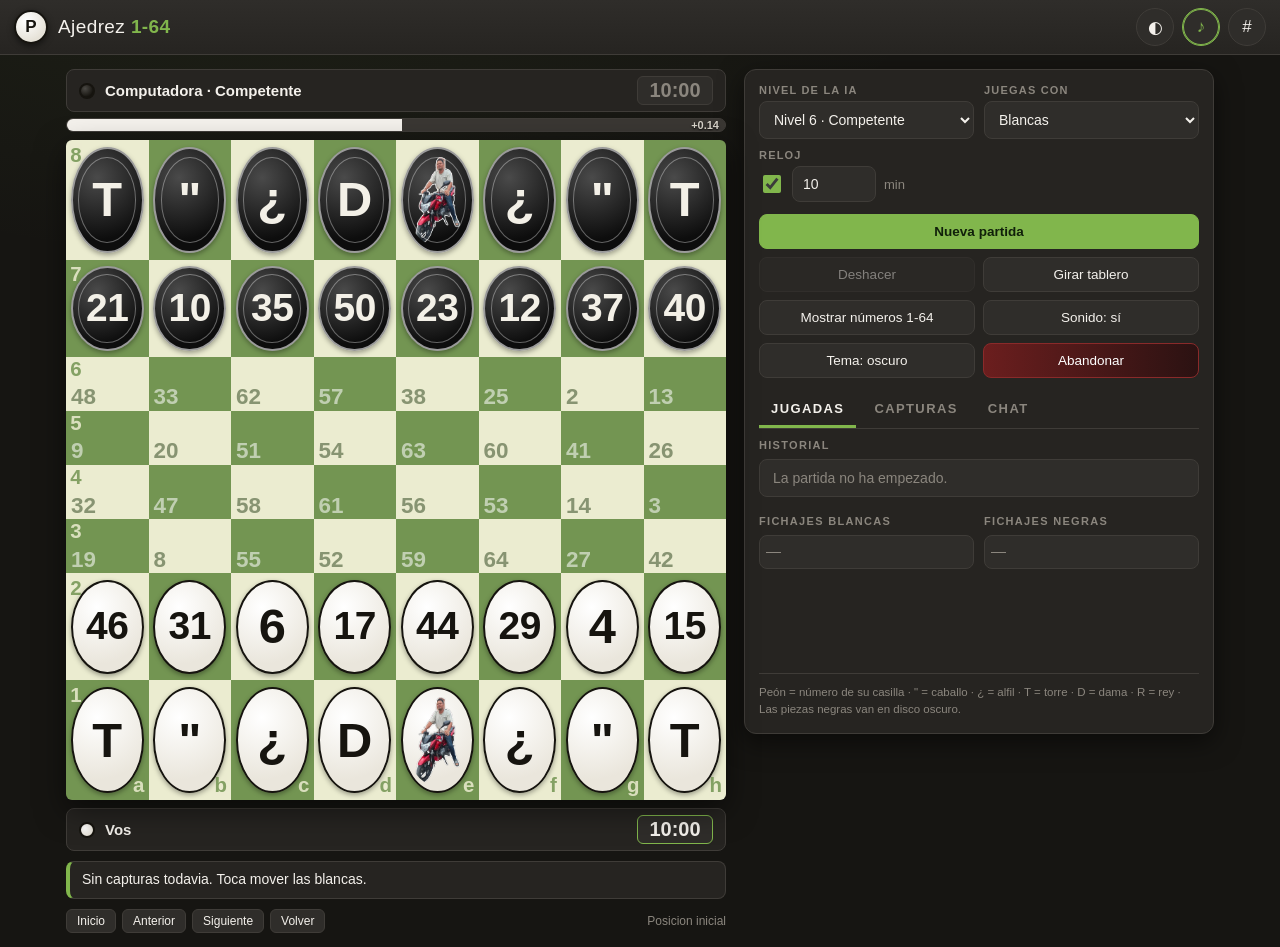
==== commit 95f6155a: "revision de partida: lista de jugadas clicable con navegacion (inicio/anterior/siguiente/volver) y f" ====
--- a/pwa_ajedrez/index.html
+++ b/pwa_ajedrez/index.html
@@ -52,6 +52,14 @@
       </div>
 
       <div id="aviso" class="aviso">Sin capturas todavia.</div>
+
+      <div class="revision-barra" id="revision-barra" hidden>
+        <button type="button" class="btn-mini" id="rev-inicio">Inicio</button>
+        <button type="button" class="btn-mini" id="rev-ant">Anterior</button>
+        <button type="button" class="btn-mini" id="rev-sig">Siguiente</button>
+        <button type="button" class="btn-mini" id="rev-volver">Volver</button>
+        <span class="rev-info" id="rev-info">Posicion inicial</span>
+      </div>
     </div>
   </section>
 
--- a/pwa_ajedrez/css/app.css
+++ b/pwa_ajedrez/css/app.css
@@ -546,6 +546,29 @@
 .historial .txt { color: var(--texto-alto); font-weight: 600; }
 .historial .txt.mul { color: var(--acento); }
 .historial li:last-child .txt { color: #d8e8c8; }
+.historial li.item-jugada { cursor: pointer; }
+.historial li.item-jugada.viendo { background: rgba(129, 182, 76, 0.22); box-shadow: inset 0 0 0 1px var(--acento); }
+
+.revision-barra {
+  display: flex;
+  align-items: center;
+  gap: 6px;
+  flex-wrap: wrap;
+  margin-top: 10px;
+}
+.rev-info { margin-left: auto; font-size: 12px; color: var(--texto-tenue); }
+.btn-mini {
+  font: inherit;
+  font-size: 12px;
+  padding: 4px 10px;
+  border-radius: 6px;
+  border: 1px solid var(--borde);
+  background: var(--panel2);
+  color: var(--texto-alto);
+  cursor: pointer;
+}
+.btn-mini:hover { border-color: var(--acento); }
+.btn-mini:active { transform: translateY(1px); }
 
 .capturadas { display: grid; grid-template-columns: 1fr 1fr; gap: 10px; }
 .columna-capturas { min-width: 0; }
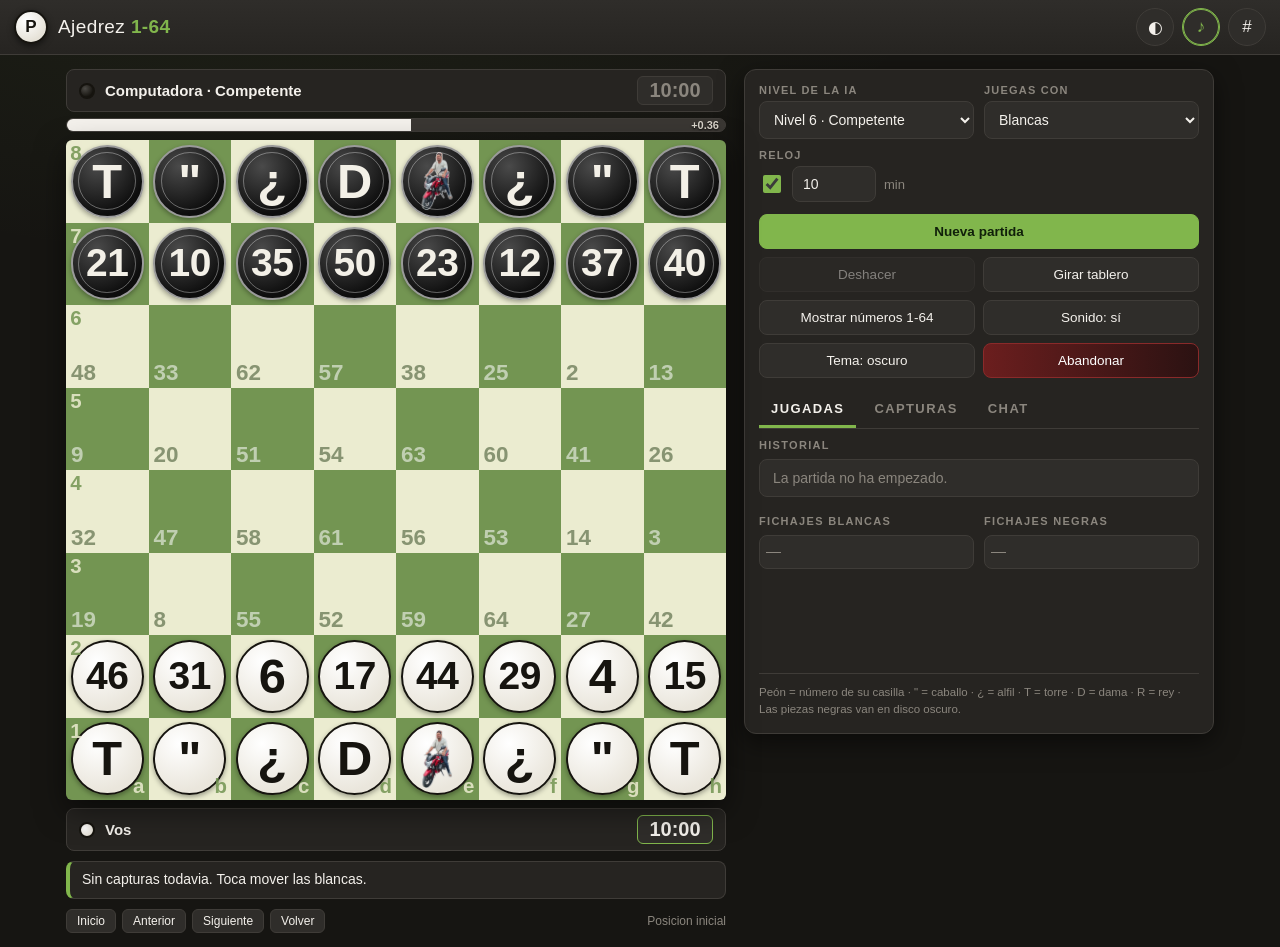
==== commit 085d3702: "Soporte bilingüe, libro de aperturas, accesibilidad y corrección de bugs" ====
--- a/pwa_ajedrez/index.html
+++ b/pwa_ajedrez/index.html
@@ -42,7 +42,7 @@
       </div>
 
       <div class="tablero-marco">
-        <div id="tablero" class="tablero" role="grid" aria-label="Tablero de ajedrez"></div>
+        <div id="tablero" class="tablero" role="grid" aria-label="Tablero de ajedrez" tabindex="0"></div>
       </div>
 
       <div class="jugador" id="jugador-bottom">
@@ -52,6 +52,8 @@
       </div>
 
       <div id="aviso" class="aviso">Sin capturas todavia.</div>
+
+      <div id="anuncio-sr" class="visually-hidden" aria-live="polite" role="status"></div>
 
       <div class="revision-barra" id="revision-barra" hidden>
         <button type="button" class="btn-mini" id="rev-inicio">Inicio</button>
--- a/pwa_ajedrez/css/app.css
+++ b/pwa_ajedrez/css/app.css
@@ -282,6 +282,7 @@
   position: relative;
   display: grid;
   grid-template-columns: repeat(8, 1fr);
+  grid-template-rows: repeat(8, 1fr);
   width: 100%;
   aspect-ratio: 1 / 1;
   border-radius: 6px;
@@ -314,6 +315,26 @@
 
 .casilla.seleccion {
   box-shadow: inset 0 0 0 999px rgba(127, 201, 127, 0.45);
+}
+
+.casilla.cursor {
+  outline: 3px solid var(--acento);
+  outline-offset: -3px;
+  z-index: 4;
+}
+
+.tablero:focus { outline: 2px solid var(--acento); outline-offset: 2px; }
+
+.visually-hidden {
+  position: absolute;
+  width: 1px;
+  height: 1px;
+  padding: 0;
+  margin: -1px;
+  overflow: hidden;
+  clip: rect(0 0 0 0);
+  white-space: nowrap;
+  border: 0;
 }
 
 .casilla.jaque::after {
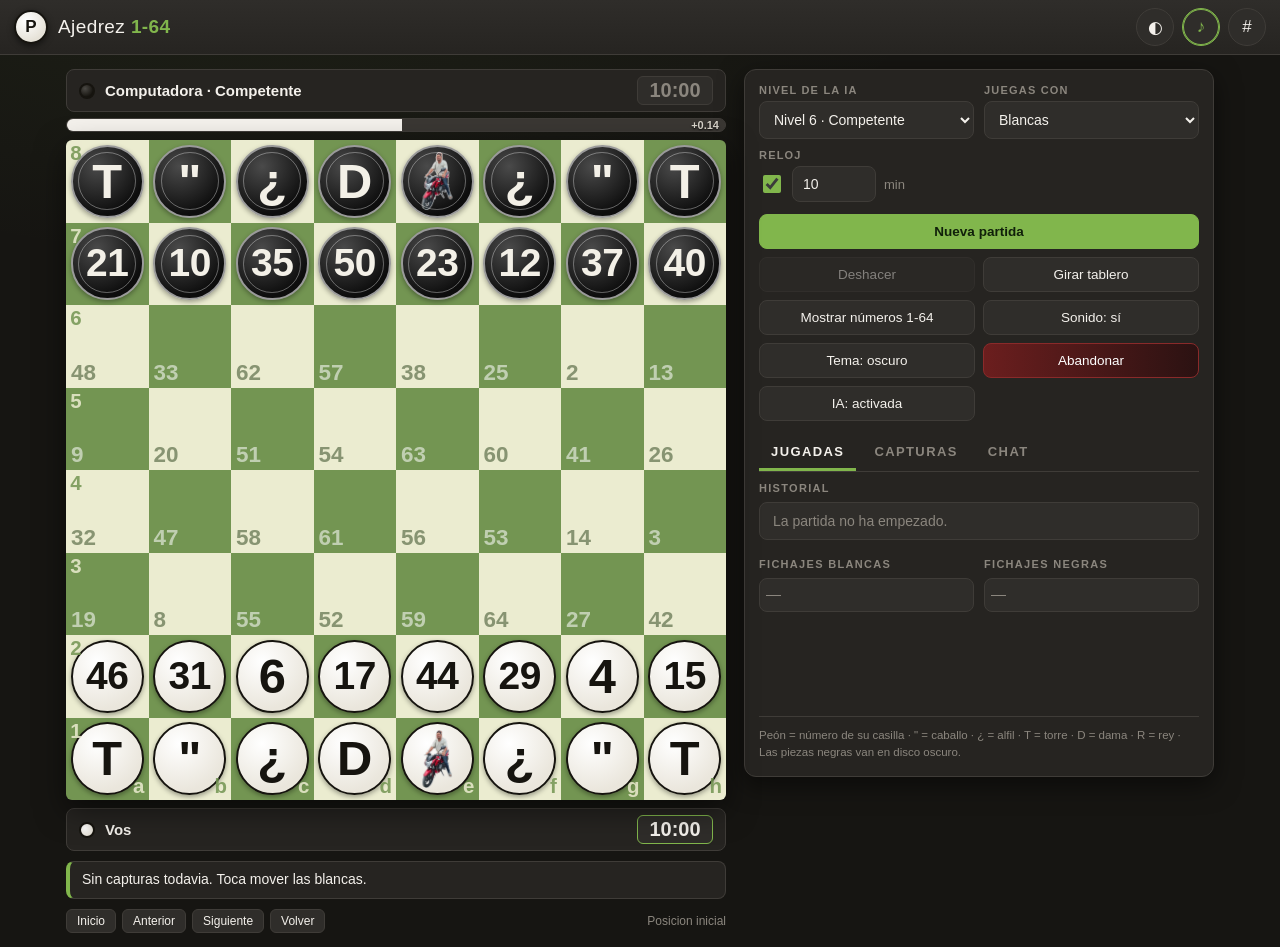
==== commit 389298fe: "IA sin auto-jugadas fantasma y boton de pausa" ====
--- a/pwa_ajedrez/index.html
+++ b/pwa_ajedrez/index.html
@@ -97,6 +97,7 @@
       <button id="btn-sonido2" class="btn">Sonido: s&#237;</button>
       <button id="btn-tema2" class="btn">Tema: oscuro</button>
       <button id="btn-abandonar" class="btn btn-peligro">Abandonar</button>
+      <button id="btn-pausa-ia" class="btn">IA: activada</button>
     </div>
 
     <div class="pestanas" role="tablist">
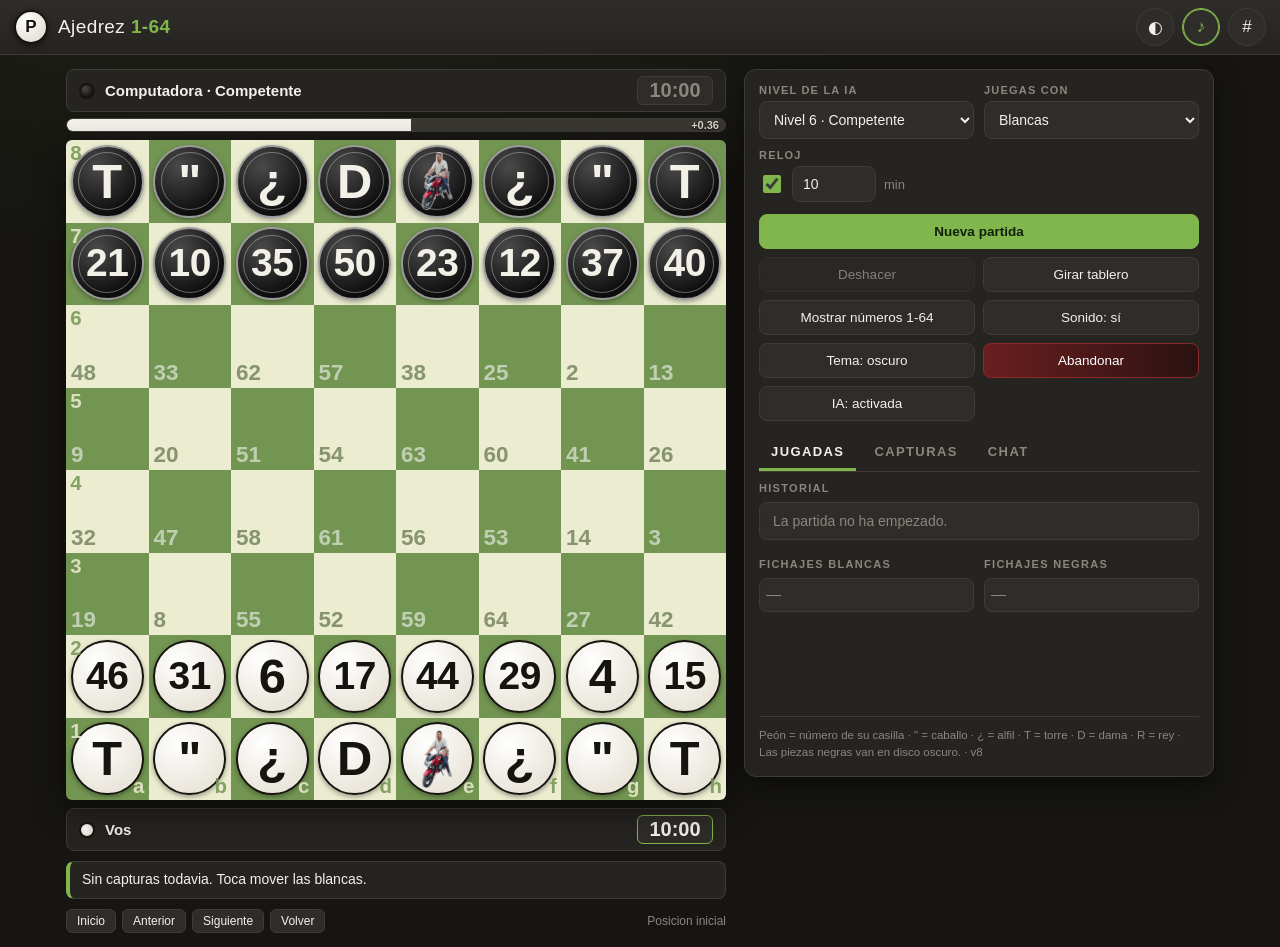
==== commit cf5709a1: "Voz sin re-disparos y sello de version v8" ====
--- a/pwa_ajedrez/index.html
+++ b/pwa_ajedrez/index.html
@@ -162,7 +162,7 @@
       </div>
     </div>
 
-    <p class="leyenda">Pe&#243;n = n&#250;mero de su casilla &middot; " = caballo &middot; &#191; = alfil &middot; T = torre &middot; D = dama &middot; R = rey &middot; Las piezas negras van en disco oscuro.</p>
+    <p class="leyenda">Pe&#243;n = n&#250;mero de su casilla &middot; " = caballo &middot; &#191; = alfil &middot; T = torre &middot; D = dama &middot; R = rey &middot; Las piezas negras van en disco oscuro. &middot; <span id="ver-app">v8</span></p>
   </aside>
 </main>
 
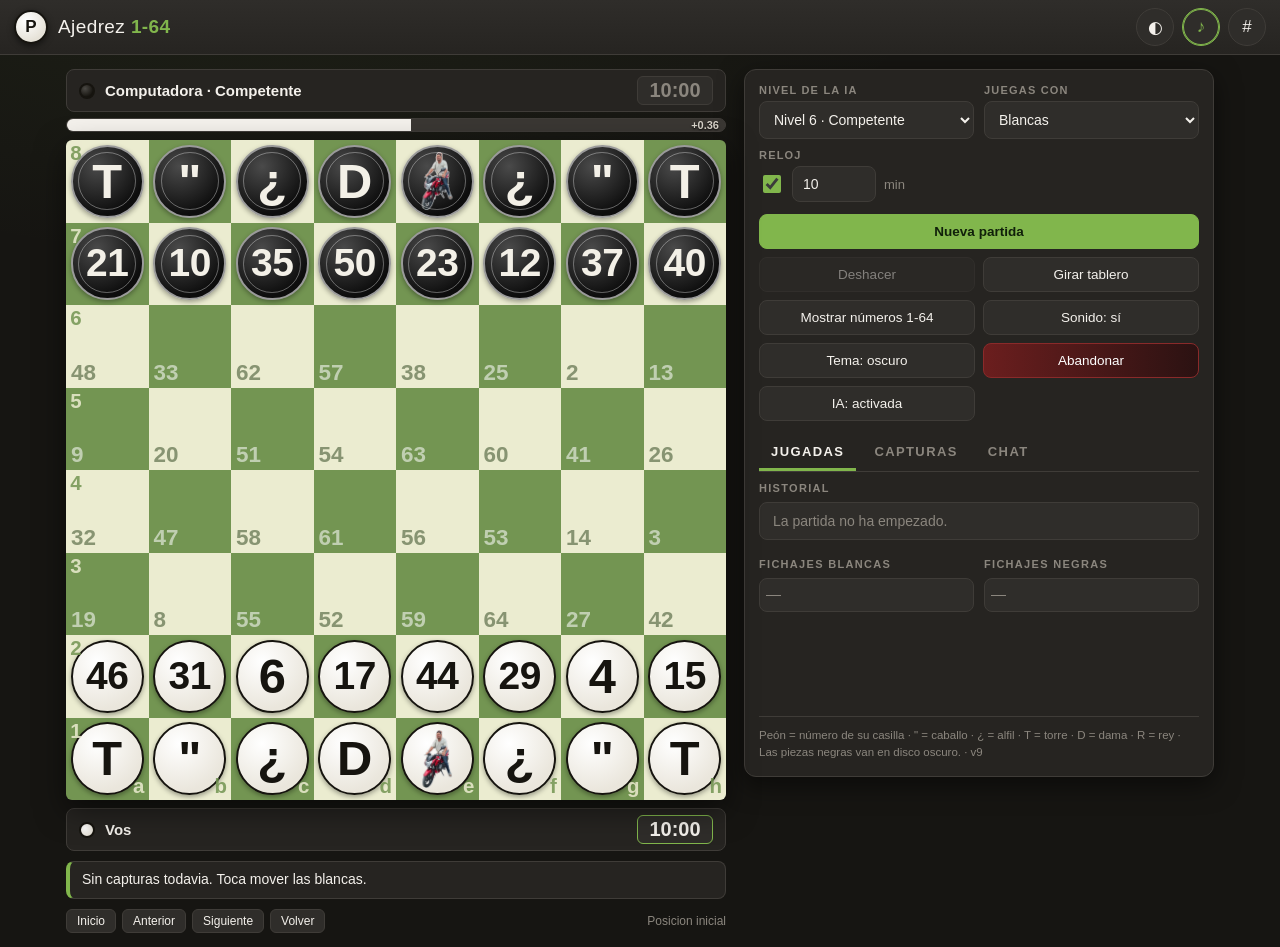
==== commit d995bd1f: "Pausa IA permite jugar ambos bandos" ====
--- a/pwa_ajedrez/index.html
+++ b/pwa_ajedrez/index.html
@@ -162,7 +162,7 @@
       </div>
     </div>
 
-    <p class="leyenda">Pe&#243;n = n&#250;mero de su casilla &middot; " = caballo &middot; &#191; = alfil &middot; T = torre &middot; D = dama &middot; R = rey &middot; Las piezas negras van en disco oscuro. &middot; <span id="ver-app">v8</span></p>
+    <p class="leyenda">Pe&#243;n = n&#250;mero de su casilla &middot; " = caballo &middot; &#191; = alfil &middot; T = torre &middot; D = dama &middot; R = rey &middot; Las piezas negras van en disco oscuro. &middot; <span id="ver-app">v9</span></p>
   </aside>
 </main>
 
